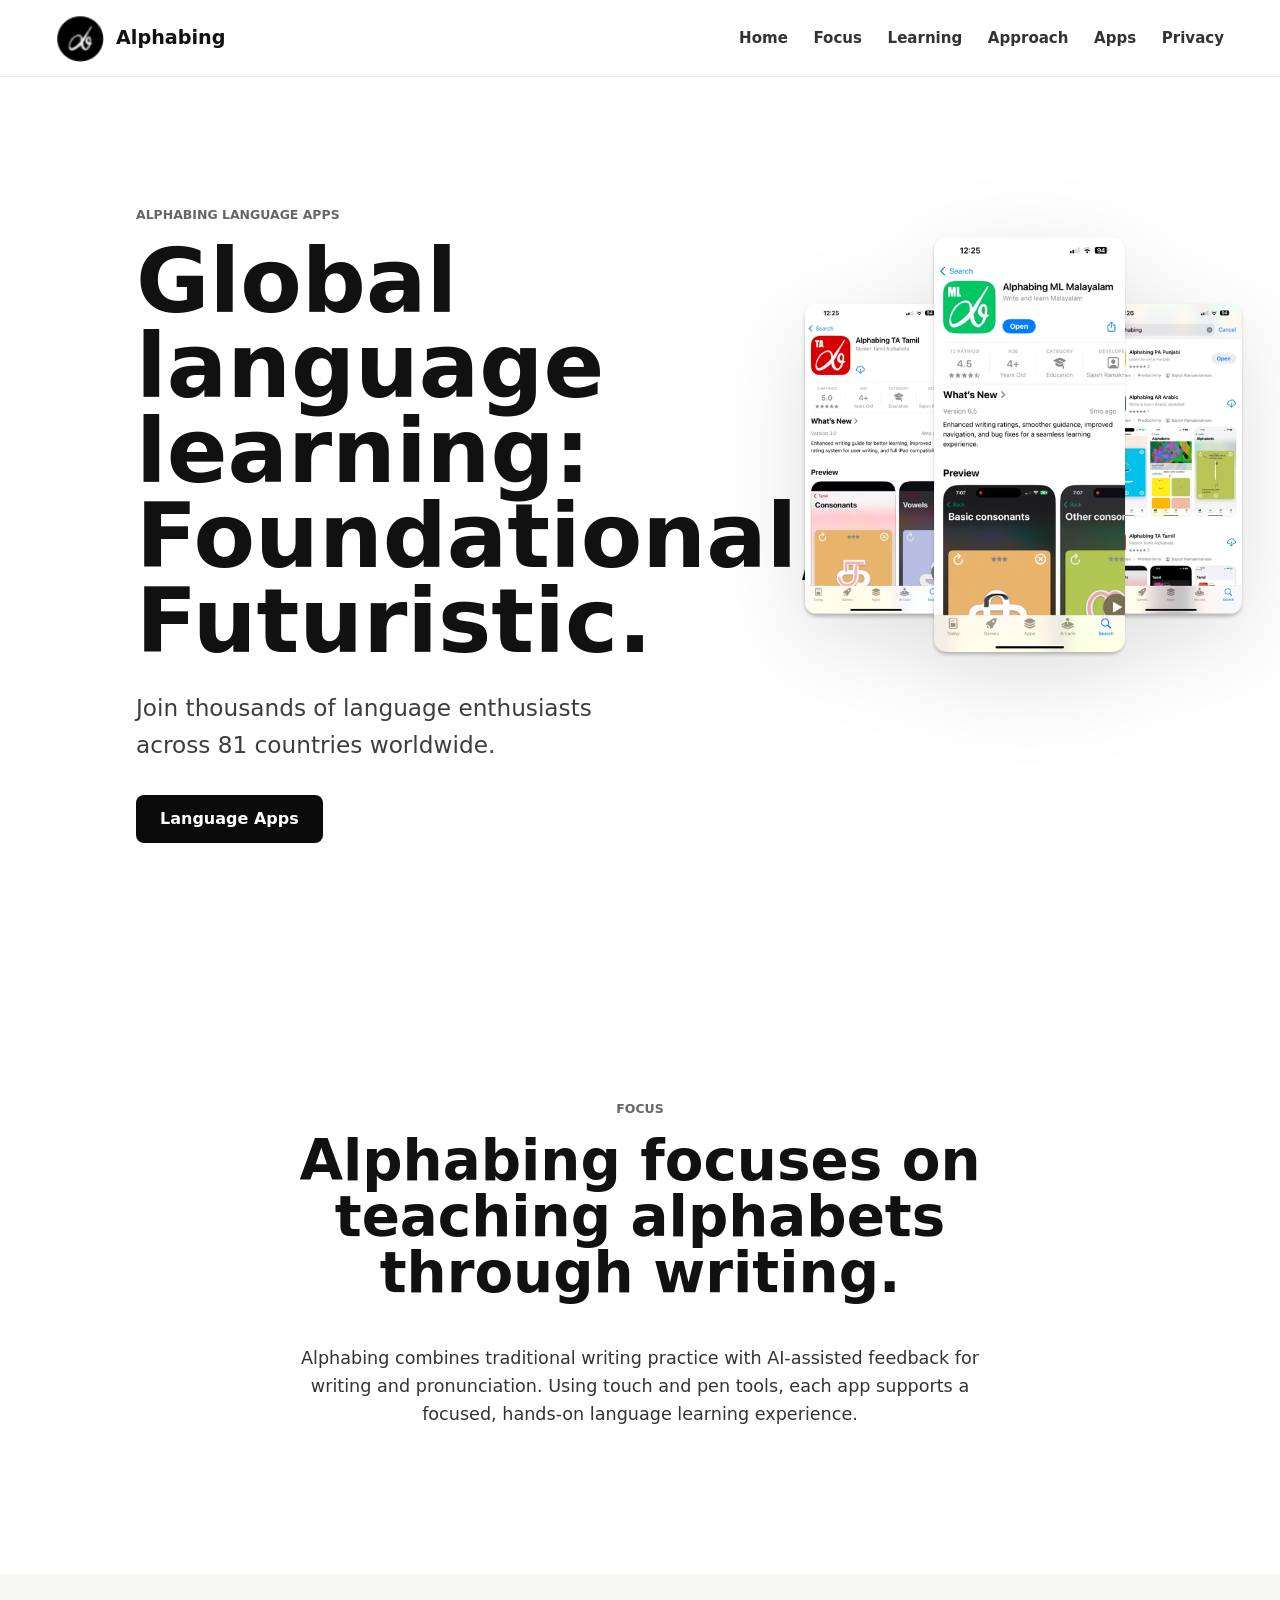
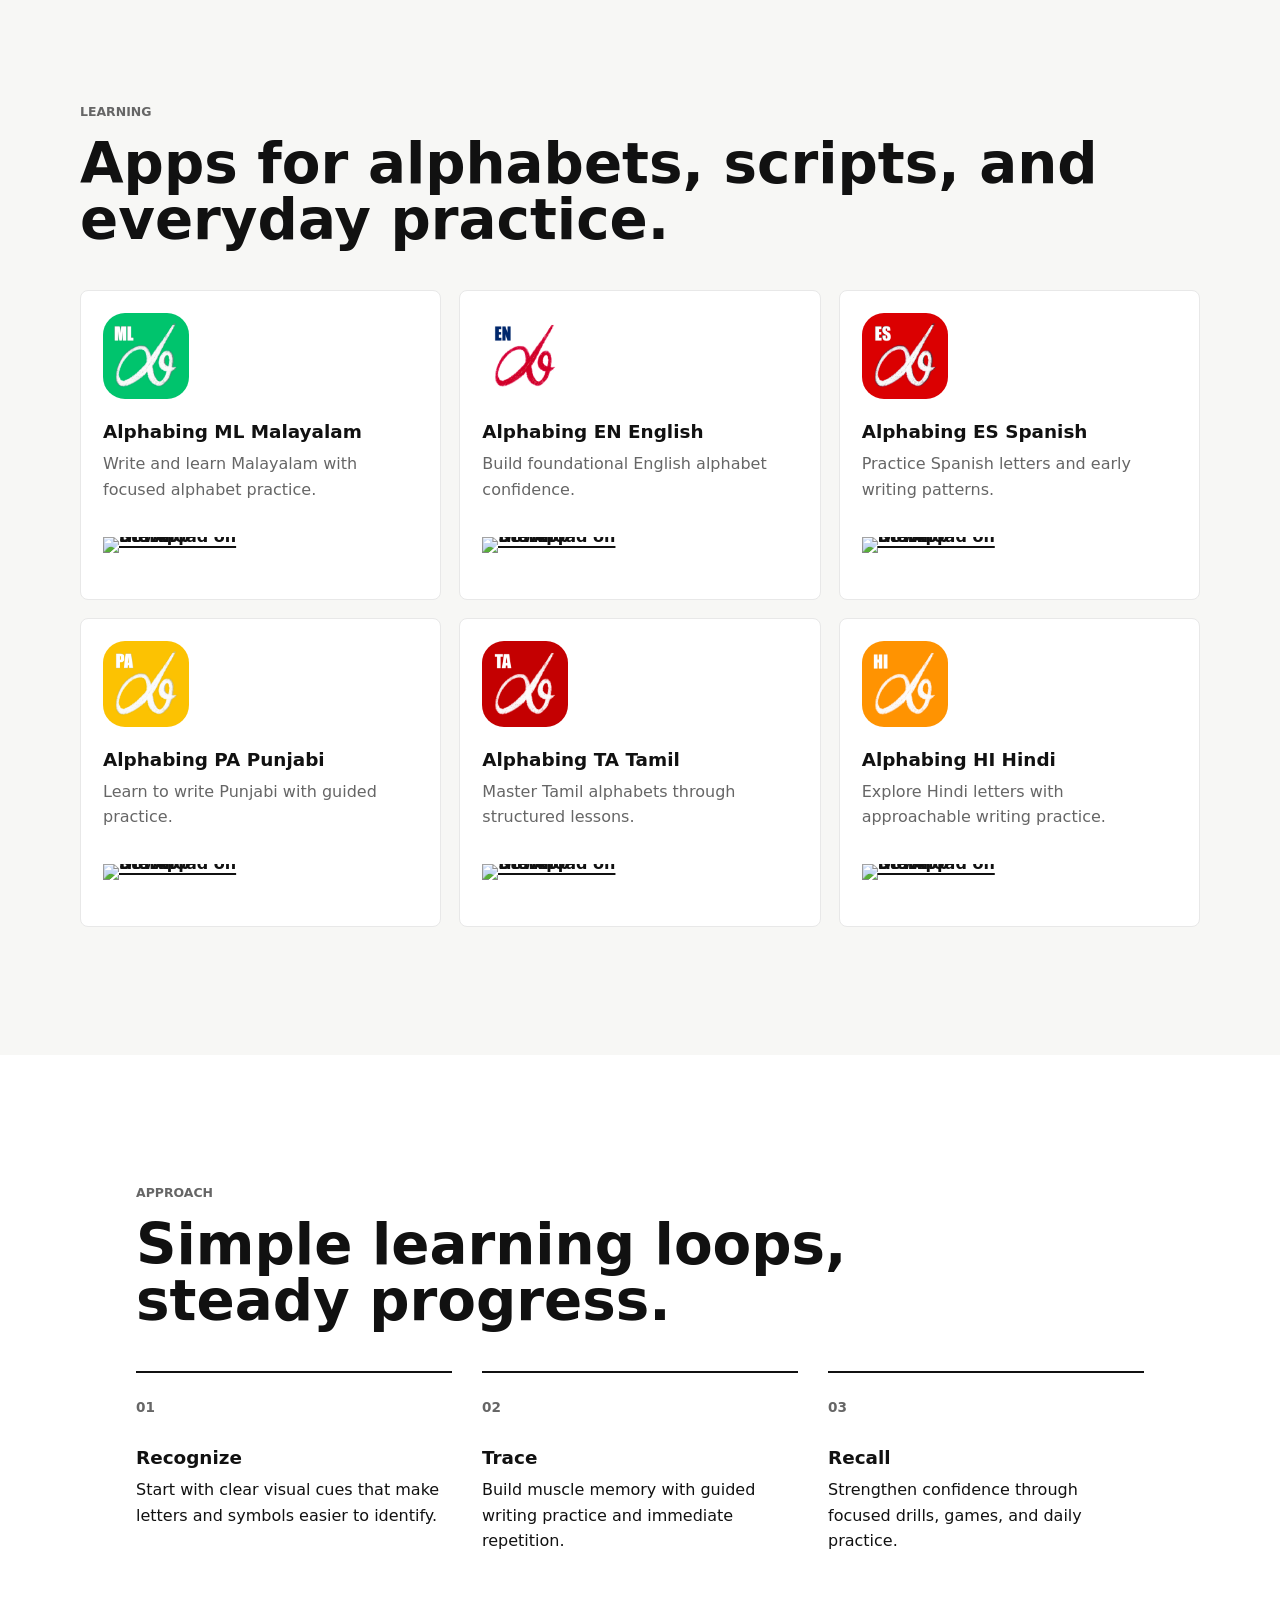
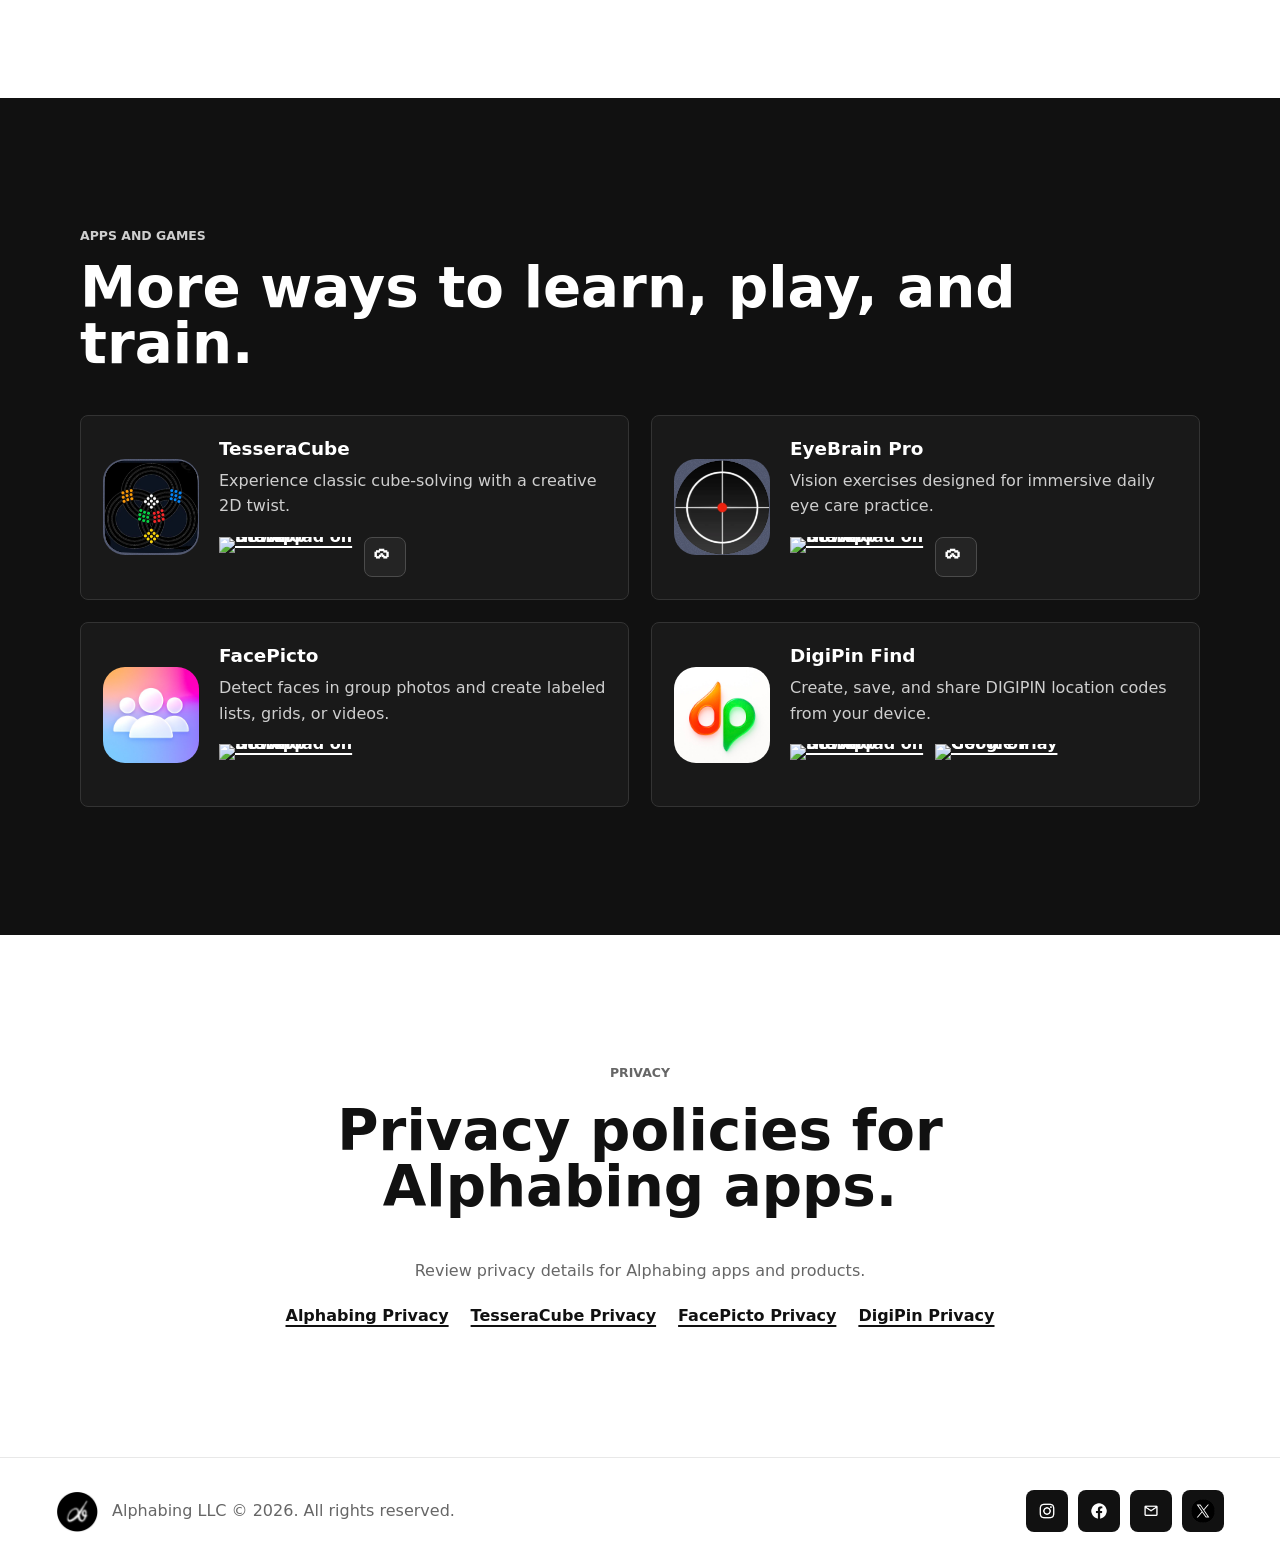
==== index.html @ 63176370 "Initial website upload" ====
<!doctype html>
<html lang="en">
  <head>
    <meta charset="utf-8">
    <meta name="viewport" content="width=device-width, initial-scale=1">
    <meta name="description" content="Alphabing builds language learning apps for learners around the world.">
    <title>Alphabing | Global Language Learning</title>
    <link rel="stylesheet" href="styles.css">
  </head>
  <body>
    <header class="site-header">
      <a class="brand" href="#home" aria-label="Alphabing home">
        <img src="assets/logo.png" alt="" class="brand-logo">
        <span>Alphabing</span>
      </a>

      <button class="nav-toggle" type="button" aria-label="Toggle navigation" aria-expanded="false">
        <span></span>
        <span></span>
        <span></span>
      </button>

      <nav class="site-nav" aria-label="Primary navigation">
        <a href="#home">Home</a>
        <a href="#focus">Focus</a>
        <a href="#learning">Learning</a>
        <a href="#approach">Approach</a>
        <a href="#apps">Apps</a>
        <a href="#privacy">Privacy</a>
      </nav>
    </header>

    <main>
      <section class="hero section" id="home">
        <div class="hero-content">
          <p class="eyebrow">Alphabing language apps</p>
          <h1>Global language learning: Foundational, Futuristic.</h1>
          <p class="hero-subtitle">Join thousands of language enthusiasts across 81 countries worldwide.</p>
          <a class="button" href="#learning">Language Apps</a>
        </div>
        <div class="hero-visual" aria-hidden="true">
          <img src="assets/learning-preview.png" alt="">
        </div>
      </section>

      <section class="section" id="focus">
        <div class="section-heading centered">
          <p class="eyebrow">Focus</p>
          <h2>Alphabing focuses on teaching alphabets through writing.</h2>
        </div>
        <p class="section-summary">Alphabing combines traditional writing practice with AI-assisted feedback for writing and pronunciation. Using touch and pen tools, each app supports a focused, hands-on language learning experience.</p>
      </section>

      <section class="section soft" id="learning">
        <div class="section-heading">
          <p class="eyebrow">Learning</p>
          <h2>Apps for alphabets, scripts, and everyday practice.</h2>
        </div>
        <div class="app-grid">
          <article class="app-card">
            <img src="assets/app-malayalam.png" alt="Alphabing Malayalam app icon">
            <h3>Alphabing ML Malayalam</h3>
            <p>Write and learn Malayalam with focused alphabet practice.</p>
            <div class="store-badges">
              <a class="store-badge app-store-badge" href="https://apps.apple.com/us/app/alphabing-ml-malayalam/id1526868911" target="_blank" rel="noopener" aria-label="Download Alphabing ML Malayalam on the App Store">
                <img src="https://tools.applemediaservices.com/api/badges/download-on-the-app-store/black/en-us?size=250x83" alt="Download on the App Store">
              </a>
            </div>
          </article>
          <article class="app-card">
            <img src="assets/app-english.png" alt="Alphabing English app icon">
            <h3>Alphabing EN English</h3>
            <p>Build foundational English alphabet confidence.</p>
            <div class="store-badges">
              <a class="store-badge app-store-badge" href="https://apps.apple.com/us/app/alphabing-en-english/id6503225355" target="_blank" rel="noopener" aria-label="Download Alphabing EN English on the App Store">
                <img src="https://tools.applemediaservices.com/api/badges/download-on-the-app-store/black/en-us?size=250x83" alt="Download on the App Store">
              </a>
            </div>
          </article>
          <article class="app-card">
            <img src="assets/app-spanish.png" alt="Alphabing Spanish app icon">
            <h3>Alphabing ES Spanish</h3>
            <p>Practice Spanish letters and early writing patterns.</p>
            <div class="store-badges">
              <a class="store-badge app-store-badge" href="https://apps.apple.com/us/app/alphabing-es-espa%C3%B1ol/id6502035393" target="_blank" rel="noopener" aria-label="Download Alphabing ES Spanish on the App Store">
                <img src="https://tools.applemediaservices.com/api/badges/download-on-the-app-store/black/en-us?size=250x83" alt="Download on the App Store">
              </a>
            </div>
          </article>
          <article class="app-card">
            <img src="assets/app-punjabi.png" alt="Alphabing Punjabi app icon">
            <h3>Alphabing PA Punjabi</h3>
            <p>Learn to write Punjabi with guided practice.</p>
            <div class="store-badges">
              <a class="store-badge app-store-badge" href="https://apps.apple.com/us/app/alphabing-pa-punjabi/id6474207463" target="_blank" rel="noopener" aria-label="Download Alphabing PA Punjabi on the App Store">
                <img src="https://tools.applemediaservices.com/api/badges/download-on-the-app-store/black/en-us?size=250x83" alt="Download on the App Store">
              </a>
            </div>
          </article>
          <article class="app-card">
            <img src="assets/app-tamil.png" alt="Alphabing Tamil app icon">
            <h3>Alphabing TA Tamil</h3>
            <p>Master Tamil alphabets through structured lessons.</p>
            <div class="store-badges">
              <a class="store-badge app-store-badge" href="https://apps.apple.com/us/app/alphabing-ta-tamil/id6474780147" target="_blank" rel="noopener" aria-label="Download Alphabing TA Tamil on the App Store">
                <img src="https://tools.applemediaservices.com/api/badges/download-on-the-app-store/black/en-us?size=250x83" alt="Download on the App Store">
              </a>
            </div>
          </article>
          <article class="app-card">
            <img src="assets/app-hindi.png" alt="Alphabing Hindi app icon">
            <h3>Alphabing HI Hindi</h3>
            <p>Explore Hindi letters with approachable writing practice.</p>
            <div class="store-badges">
              <a class="store-badge app-store-badge" href="https://apps.apple.com/us/app/alphabing-hi-hindi/id1554266652" target="_blank" rel="noopener" aria-label="Download Alphabing HI Hindi on the App Store">
                <img src="https://tools.applemediaservices.com/api/badges/download-on-the-app-store/black/en-us?size=250x83" alt="Download on the App Store">
              </a>
            </div>
          </article>
        </div>
      </section>

      <section class="section" id="approach">
        <div class="section-heading">
          <p class="eyebrow">Approach</p>
          <h2>Simple learning loops, steady progress.</h2>
        </div>
        <div class="approach-grid">
          <div>
            <span class="step">01</span>
            <h3>Recognize</h3>
            <p>Start with clear visual cues that make letters and symbols easier to identify.</p>
          </div>
          <div>
            <span class="step">02</span>
            <h3>Trace</h3>
            <p>Build muscle memory with guided writing practice and immediate repetition.</p>
          </div>
          <div>
            <span class="step">03</span>
            <h3>Recall</h3>
            <p>Strengthen confidence through focused drills, games, and daily practice.</p>
          </div>
        </div>
      </section>

      <section class="section dark" id="apps">
        <div class="section-heading">
          <p class="eyebrow">Apps and games</p>
          <h2>More ways to learn, play, and train.</h2>
        </div>
        <div class="feature-grid">
          <article class="feature-card">
            <img src="assets/tesseracube.png" alt="TesseraCube app icon">
            <div>
              <h3>TesseraCube</h3>
              <p>Experience classic cube-solving with a creative 2D twist.</p>
              <div class="store-badges">
                <a class="store-badge app-store-badge" href="https://apps.apple.com/us/app/tesseracube/id6736949291?platform=iphone" target="_blank" rel="noopener" aria-label="Download TesseraCube on the App Store">
                  <img src="https://tools.applemediaservices.com/api/badges/download-on-the-app-store/black/en-us?size=250x83" alt="Download on the App Store">
                </a>
                <a class="arvr-link" href="https://apps.apple.com/gb/app/tesseracube-pro/id6743946266" target="_blank" rel="noopener" aria-label="Open TesseraCube Pro for AR and VR">
                  <span aria-hidden="true">ᯅ</span>
                </a>
              </div>
            </div>
          </article>
          <article class="feature-card">
            <img src="assets/eyebrain-pro.png" alt="EyeBrain Pro app icon">
            <div>
              <h3>EyeBrain Pro</h3>
              <p>Vision exercises designed for immersive daily eye care practice.</p>
              <div class="store-badges">
                <a class="store-badge app-store-badge" href="https://apps.apple.com/tr/app/eyebrain/id1065932002" target="_blank" rel="noopener" aria-label="Download EyeBrain on the App Store">
                  <img src="https://tools.applemediaservices.com/api/badges/download-on-the-app-store/black/en-us?size=250x83" alt="Download on the App Store">
                </a>
                <a class="arvr-link" href="https://apps.apple.com/us/app/eyebrain-pro/id6478563906" target="_blank" rel="noopener" aria-label="Open EyeBrain Pro for AR and VR">
                  <span aria-hidden="true">ᯅ</span>
                </a>
              </div>
            </div>
          </article>
          <article class="feature-card">
            <img src="assets/app-facepicto.png" alt="FacePicto app icon">
            <div>
              <h3>FacePicto</h3>
              <p>Detect faces in group photos and create labeled lists, grids, or videos.</p>
              <div class="store-badges">
                <a class="store-badge app-store-badge" href="https://apps.apple.com/us/app/facepicto/id1494608478" target="_blank" rel="noopener" aria-label="Download FacePicto on the App Store">
                  <img src="https://tools.applemediaservices.com/api/badges/download-on-the-app-store/black/en-us?size=250x83" alt="Download on the App Store">
                </a>
              </div>
            </div>
          </article>
          <article class="feature-card">
            <img src="assets/app-digipin-find.jpg" alt="DigiPin Find app icon">
            <div>
              <h3>DigiPin Find</h3>
              <p>Create, save, and share DIGIPIN location codes from your device.</p>
              <div class="store-badges">
                <a class="store-badge app-store-badge" href="https://apps.apple.com/us/app/digipin-find/id6747150148" target="_blank" rel="noopener" aria-label="Download DigiPin Find on the App Store">
                  <img src="https://tools.applemediaservices.com/api/badges/download-on-the-app-store/black/en-us?size=250x83" alt="Download on the App Store">
                </a>
                <a class="store-badge google-play-badge" href="https://play.google.com/store/apps/details?id=com.alphabing.digipinfind" target="_blank" rel="noopener" aria-label="Get DigiPin Find on Google Play">
                  <img src="https://play.google.com/intl/en_us/badges/static/images/badges/en_badge_web_generic.png" alt="Get it on Google Play">
                </a>
              </div>
            </div>
          </article>
        </div>
      </section>

      <section class="section privacy" id="privacy">
        <div class="section-heading">
          <p class="eyebrow">Privacy</p>
          <h2>Privacy policies for Alphabing apps.</h2>
        </div>
        <p>Review privacy details for Alphabing apps and products.</p>
        <div class="privacy-link-grid">
          <a class="text-link" href="/privacy/">Alphabing Privacy</a>
          <a class="text-link" href="/TesseraCubePrivacy/">TesseraCube Privacy</a>
          <a class="text-link" href="/facepicto-privacy/">FacePicto Privacy</a>
          <a class="text-link" href="/digipinfind-privacy/">DigiPin Privacy</a>
        </div>
      </section>
    </main>

    <footer class="site-footer">
      <div>
        <img src="assets/logo.png" alt="" class="footer-logo">
        <p>Alphabing LLC &copy; <span id="year">2026</span>. All rights reserved.</p>
      </div>
      <div class="social-links" aria-label="Social links">
        <a href="https://www.instagram.com/alphabing_com" target="_blank" rel="noopener" aria-label="Instagram">
          <img src="assets/icon-instagram.png" alt="">
        </a>
        <a href="https://www.facebook.com/alphabingcom" target="_blank" rel="noopener" aria-label="Facebook">
          <img src="assets/icon-facebook.png" alt="">
        </a>
        <a href="mailto:contact@alphabing.com" aria-label="Email">
          <img src="assets/icon-email.png" alt="">
        </a>
        <a href="https://x.com/alphabing_com" target="_blank" rel="noopener" aria-label="X">
          <img src="assets/icon-x.png" alt="">
        </a>
      </div>
    </footer>

    <script src="script.js"></script>
  </body>
</html>
---- styles.css ----
:root {
  --bg: #ffffff;
  --text: #111111;
  --muted: #666666;
  --line: #e8e8e8;
  --soft: #f7f7f5;
  --accent: #0b0b0b;
  --max-width: 1120px;
}

* {
  box-sizing: border-box;
}

html {
  scroll-behavior: smooth;
}

body {
  margin: 0;
  background: var(--bg);
  color: var(--text);
  font-family: Inter, ui-sans-serif, system-ui, -apple-system, BlinkMacSystemFont, "Segoe UI", sans-serif;
  line-height: 1.6;
}

img {
  display: block;
  max-width: 100%;
}

a {
  color: inherit;
}

.site-header {
  position: sticky;
  top: 0;
  z-index: 20;
  display: flex;
  align-items: center;
  justify-content: space-between;
  min-height: 72px;
  padding: 14px clamp(20px, 5vw, 56px);
  background: rgba(255, 255, 255, 0.94);
  border-bottom: 1px solid var(--line);
  backdrop-filter: blur(14px);
}

.brand {
  display: inline-flex;
  align-items: center;
  gap: 12px;
  font-size: 1.2rem;
  font-weight: 800;
  text-decoration: none;
}

.brand-logo {
  width: 48px;
  height: 48px;
}

.footer-logo {
  width: 42px;
  height: 42px;
}

.site-nav {
  display: flex;
  align-items: center;
  gap: clamp(14px, 2vw, 28px);
  color: #333333;
  font-size: 0.94rem;
  font-weight: 650;
}

.site-nav a {
  text-decoration: none;
}

.site-nav a:hover {
  color: #000000;
}

.nav-toggle {
  display: none;
  width: 44px;
  height: 44px;
  padding: 0;
  border: 1px solid var(--line);
  border-radius: 8px;
  background: #ffffff;
}

.nav-toggle span {
  display: block;
  width: 20px;
  height: 2px;
  margin: 5px auto;
  background: #111111;
}

.section {
  max-width: var(--max-width);
  margin: 0 auto;
  padding: clamp(72px, 10vw, 128px) clamp(20px, 5vw, 56px);
  scroll-margin-top: 88px;
}

.hero {
  display: grid;
  grid-template-columns: minmax(0, 1.03fr) minmax(280px, 0.97fr);
  align-items: center;
  gap: clamp(40px, 7vw, 88px);
  min-height: calc(100vh - 72px);
}

.hero-content {
  max-width: 690px;
}

.eyebrow {
  margin: 0 0 14px;
  color: var(--muted);
  font-size: 0.78rem;
  font-weight: 800;
  letter-spacing: 0;
  text-transform: uppercase;
}

h1,
h2,
h3,
p {
  margin-top: 0;
}

h1 {
  margin-bottom: 24px;
  font-size: clamp(3rem, 7vw, 6.7rem);
  line-height: 0.95;
  letter-spacing: 0;
  overflow-wrap: normal;
  word-break: normal;
}

h2 {
  margin-bottom: 18px;
  font-size: clamp(2rem, 4.4vw, 4.2rem);
  line-height: 1;
  letter-spacing: 0;
}

h3 {
  margin-bottom: 8px;
  font-size: 1.15rem;
  line-height: 1.2;
}

.hero-subtitle {
  max-width: 560px;
  margin-bottom: 32px;
  color: #3d3d3d;
  font-size: clamp(1.1rem, 2vw, 1.45rem);
}

.button {
  display: inline-flex;
  align-items: center;
  justify-content: center;
  min-height: 48px;
  padding: 0 24px;
  border-radius: 8px;
  background: var(--accent);
  color: #ffffff;
  font-weight: 750;
  text-decoration: none;
}

.button:hover,
.button:focus-visible {
  background: #333333;
}

.hero-visual {
  display: grid;
  place-items: center;
  transform: translate(clamp(0px, 8vw, 200px), clamp(-120px, -6vw, -48px));
}

.hero-visual img {
  width: min(100%, 520px);
  filter: drop-shadow(0 26px 44px rgba(0, 0, 0, 0.12));
}

.section-heading {
  max-width: 790px;
  margin-bottom: 42px;
}

.section-heading.centered,
.section-summary {
  margin-left: auto;
  margin-right: auto;
  text-align: center;
}

.section-summary {
  max-width: 680px;
  color: #333333;
  font-size: 1.1rem;
}

.split {
  display: grid;
  grid-template-columns: repeat(2, minmax(0, 1fr));
  gap: 28px;
  color: #333333;
  font-size: 1.08rem;
}

.soft {
  max-width: none;
  background: var(--soft);
}

.soft > * {
  max-width: var(--max-width);
  margin-left: auto;
  margin-right: auto;
}

.app-grid {
  display: grid;
  grid-template-columns: repeat(3, minmax(0, 1fr));
  gap: 18px;
}

.app-card {
  display: flex;
  flex-direction: column;
  padding: 22px;
  background: #ffffff;
  border: 1px solid var(--line);
  border-radius: 8px;
}

.app-card img {
  width: 86px;
  height: 86px;
  margin-bottom: 22px;
  border-radius: 22px;
  object-fit: cover;
}

.app-card p {
  flex: 1;
  color: var(--muted);
}

.app-card a,
.feature-card a,
.text-link {
  color: #111111;
  font-weight: 800;
  text-decoration-thickness: 2px;
  text-underline-offset: 4px;
}

.card-links {
  display: flex;
  align-items: center;
  flex-wrap: wrap;
  gap: 14px;
}

.card-links .secondary-link,
.secondary-link {
  color: var(--muted);
  font-size: 0.85rem;
  font-weight: 700;
  text-decoration-thickness: 1px;
}

.feature-card .secondary-link {
  color: #b8b8b8;
}

.approach-grid {
  display: grid;
  grid-template-columns: repeat(3, minmax(0, 1fr));
  gap: 30px;
}

.approach-grid > div {
  padding-top: 24px;
  border-top: 2px solid #111111;
}

.step {
  display: block;
  margin-bottom: 28px;
  color: var(--muted);
  font-size: 0.85rem;
  font-weight: 800;
}

.dark {
  max-width: none;
  background: #111111;
  color: #ffffff;
}

.dark > * {
  max-width: var(--max-width);
  margin-left: auto;
  margin-right: auto;
}

.dark .eyebrow,
.dark p {
  color: #cfcfcf;
}

.feature-grid {
  display: grid;
  grid-template-columns: repeat(2, minmax(0, 1fr));
  gap: 22px;
}

.feature-card {
  display: grid;
  grid-template-columns: 96px 1fr;
  gap: 20px;
  align-items: center;
  padding: 22px;
  border: 1px solid #333333;
  border-radius: 8px;
  background: #191919;
}

.feature-card img {
  width: 96px;
  height: 96px;
  border-radius: 22px;
  object-fit: cover;
}

.feature-card a {
  color: #ffffff;
}

.store-badges {
  display: flex;
  align-items: center;
  flex-wrap: wrap;
  gap: 10px;
  margin-top: 18px;
}

.store-badge {
  display: inline-flex;
  width: 135px;
  height: 40px;
  line-height: 0;
}

.store-badge img {
  width: 100%;
  height: 100%;
  border-radius: 0;
  object-fit: contain;
}

.google-play-badge {
  width: 135px;
}

.arvr-link {
  display: inline-flex;
  align-items: center;
  justify-content: center;
  width: 42px;
  height: 40px;
  border: 1px solid #4b4b4b;
  border-radius: 8px;
  color: #ffffff;
  background: #242424;
  font-family: ui-sans-serif, system-ui, -apple-system, BlinkMacSystemFont, "Segoe UI", sans-serif;
  font-size: 1.48rem;
  font-weight: 400;
  line-height: 1;
  text-decoration: none;
}

.arvr-link span {
  transform: translateY(-1px);
}

.privacy {
  text-align: center;
}

.privacy .section-heading {
  margin-left: auto;
  margin-right: auto;
}

.privacy p {
  max-width: 640px;
  margin: 0 auto 20px;
  color: var(--muted);
}

.privacy-link-grid {
  display: flex;
  justify-content: center;
  flex-wrap: wrap;
  gap: 12px 22px;
  max-width: 720px;
  margin: 0 auto;
}

.site-footer {
  display: flex;
  align-items: center;
  justify-content: space-between;
  gap: 24px;
  padding: 32px clamp(20px, 5vw, 56px);
  border-top: 1px solid var(--line);
  color: var(--muted);
}

.site-footer > div:first-child {
  display: flex;
  align-items: center;
  gap: 14px;
}

.site-footer p {
  margin: 0;
}

.social-links {
  display: flex;
  gap: 10px;
}

.social-links a {
  display: grid;
  place-items: center;
  width: 42px;
  height: 42px;
  border-radius: 8px;
  background: #111111;
}

.social-links img {
  width: 24px;
  height: 24px;
  object-fit: contain;
}

@media (max-width: 860px) {
  .nav-toggle {
    display: block;
  }

  .site-nav {
    position: absolute;
    top: 72px;
    left: 0;
    right: 0;
    display: none;
    flex-direction: column;
    align-items: stretch;
    gap: 0;
    padding: 10px 20px 18px;
    background: #ffffff;
    border-bottom: 1px solid var(--line);
  }

  .site-nav.is-open {
    display: flex;
  }

  .site-nav a {
    padding: 12px 0;
  }

  .hero,
  .split,
  .app-grid,
  .approach-grid,
  .feature-grid {
    grid-template-columns: 1fr;
  }

  .hero {
    min-height: auto;
    padding-top: 72px;
  }

  .hero-visual {
    transform: none;
  }
}

@media (max-width: 560px) {
  .site-header {
    min-height: 64px;
  }

  .site-nav {
    top: 64px;
  }

  .brand span {
    font-size: 1rem;
  }

  .brand-logo {
    width: 36px;
    height: 36px;
  }

  h1 {
    font-size: 3rem;
  }

  .section {
    padding-top: 64px;
    padding-bottom: 64px;
  }

  .feature-card {
    grid-template-columns: 72px 1fr;
  }

  .feature-card img {
    width: 72px;
    height: 72px;
    border-radius: 18px;
  }

  .site-footer {
    align-items: flex-start;
    flex-direction: column;
  }

}

.policy-page {
  min-height: 100vh;
  background: #ffffff;
}

.policy-header {
  max-width: 860px;
  margin: 0 auto;
  padding: 28px clamp(20px, 5vw, 56px);
}

.policy-header .brand {
  width: fit-content;
}

.policy-main {
  max-width: 860px;
  margin: 0 auto;
  padding: clamp(48px, 8vw, 96px) clamp(20px, 5vw, 56px);
}

.policy-main h1 {
  margin-bottom: 10px;
  font-size: clamp(2.6rem, 6vw, 5.2rem);
}

.policy-main h2 {
  margin-top: 42px;
  margin-bottom: 10px;
  font-size: clamp(1.35rem, 3vw, 2rem);
  line-height: 1.15;
}

.policy-updated {
  color: var(--muted);
  font-weight: 700;
}

.policy-summary {
  margin: 34px 0 8px;
  padding: 22px;
  border: 1px solid var(--line);
  border-radius: 8px;
  background: var(--soft);
  color: #222222;
  font-size: 1.08rem;
}

.policy-main p {
  color: #444444;
}

.policy-list {
  margin: 0;
  padding-left: 22px;
  color: #444444;
}

.policy-list li + li {
  margin-top: 8px;
}

.policy-home {
  display: inline-flex;
  margin-top: 36px;
  font-weight: 800;
  text-decoration-thickness: 2px;
  text-underline-offset: 4px;
}
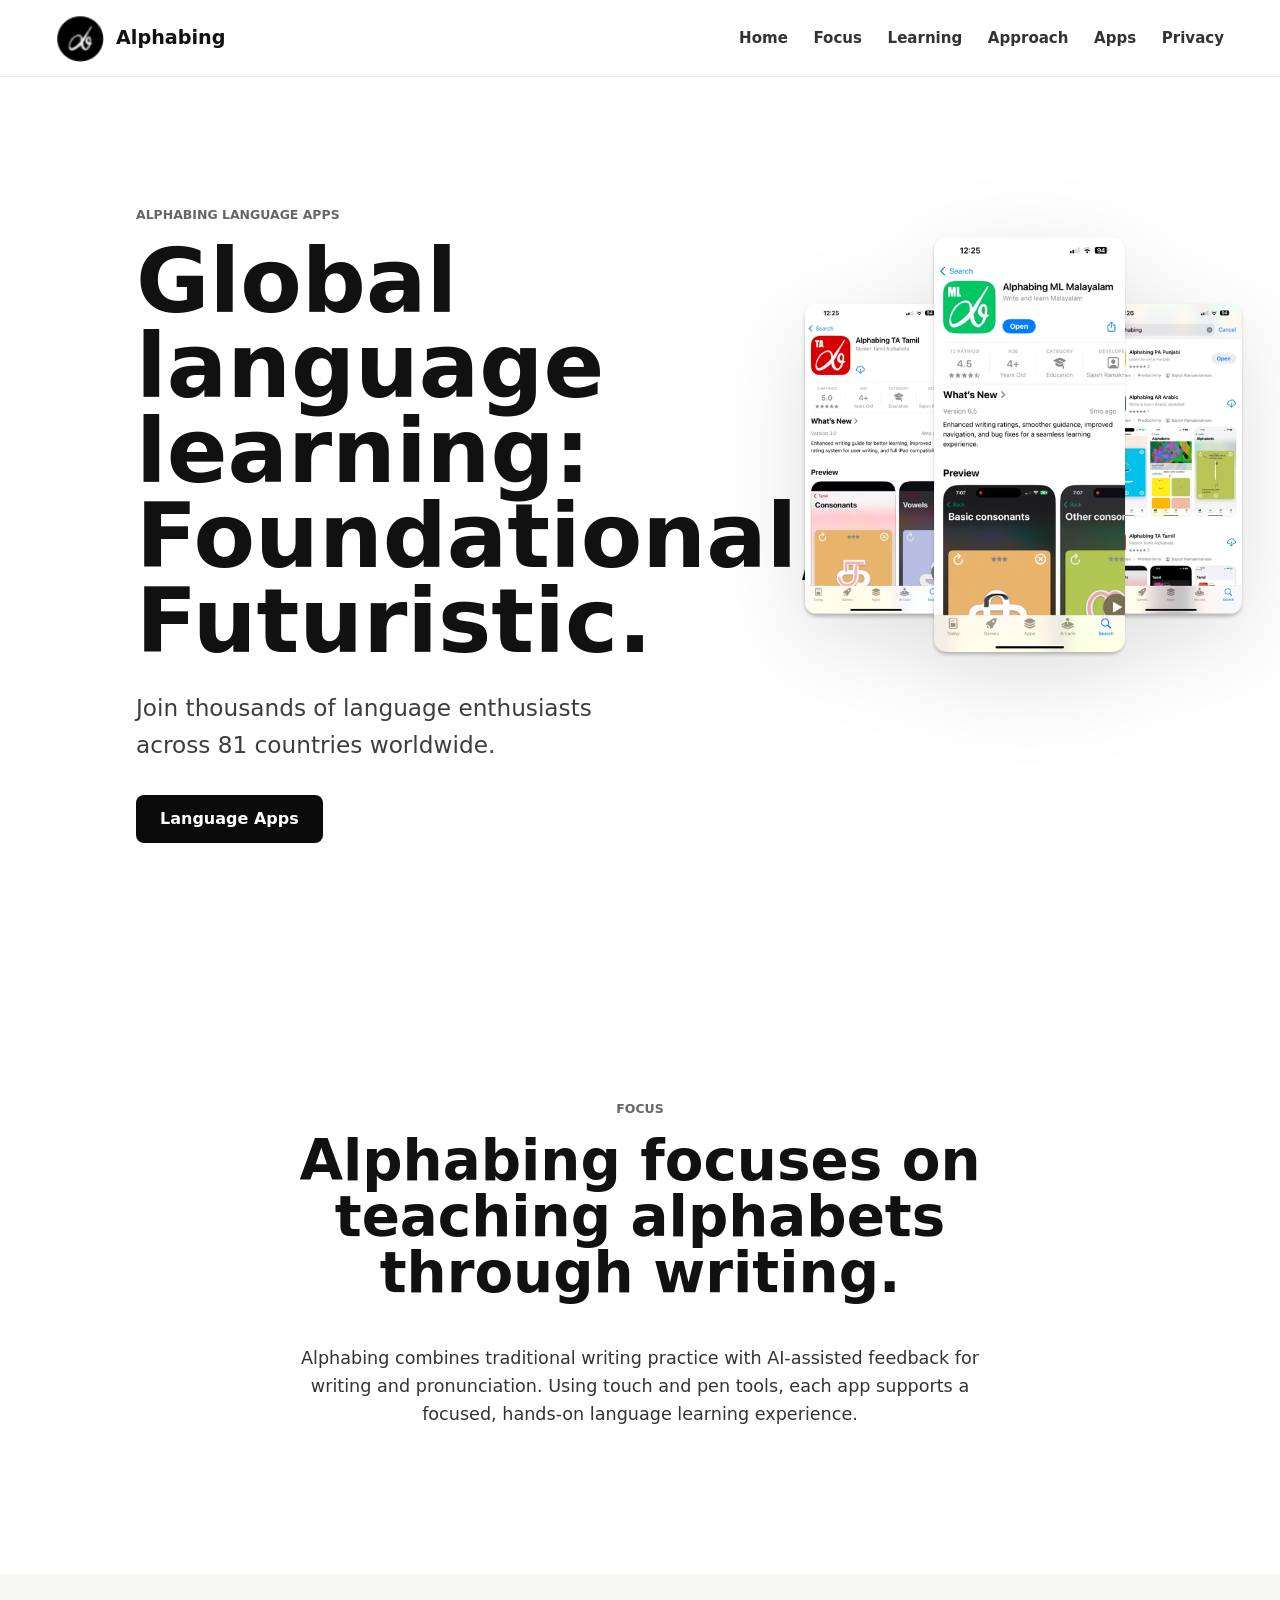
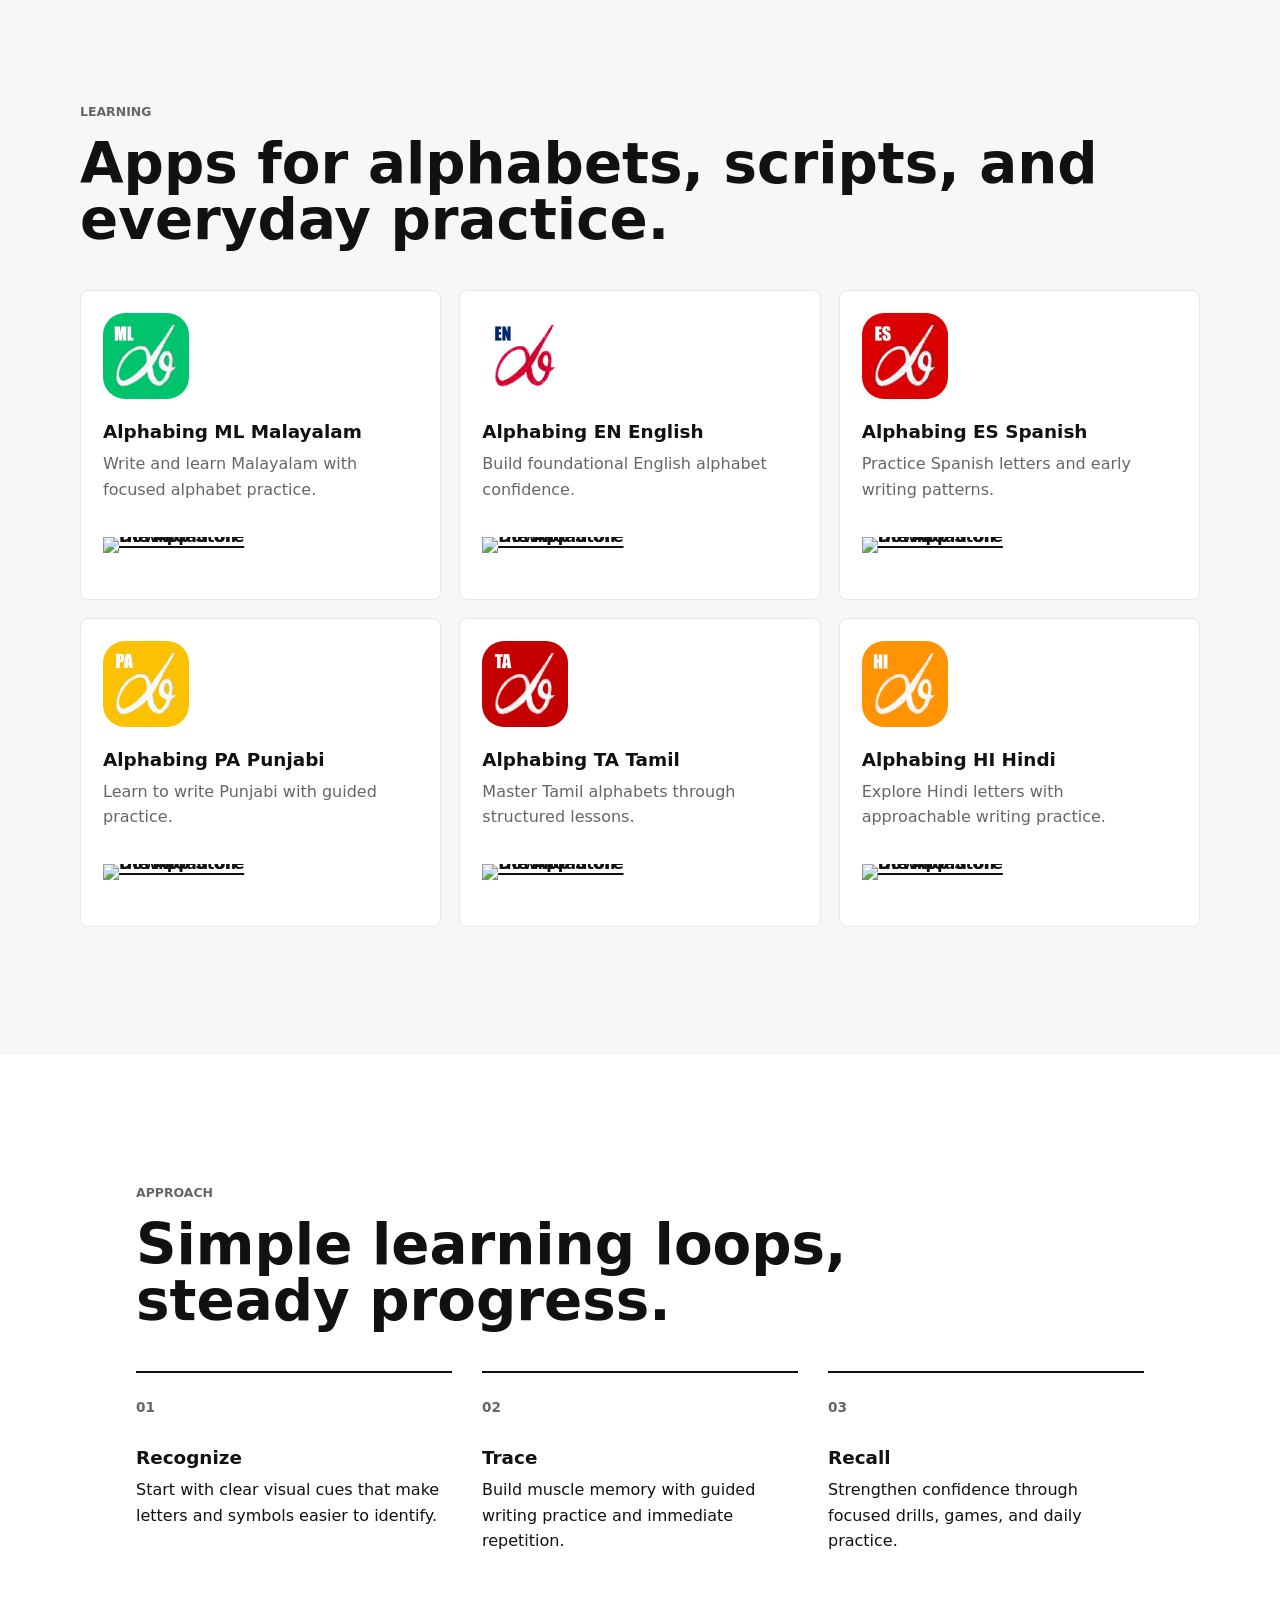
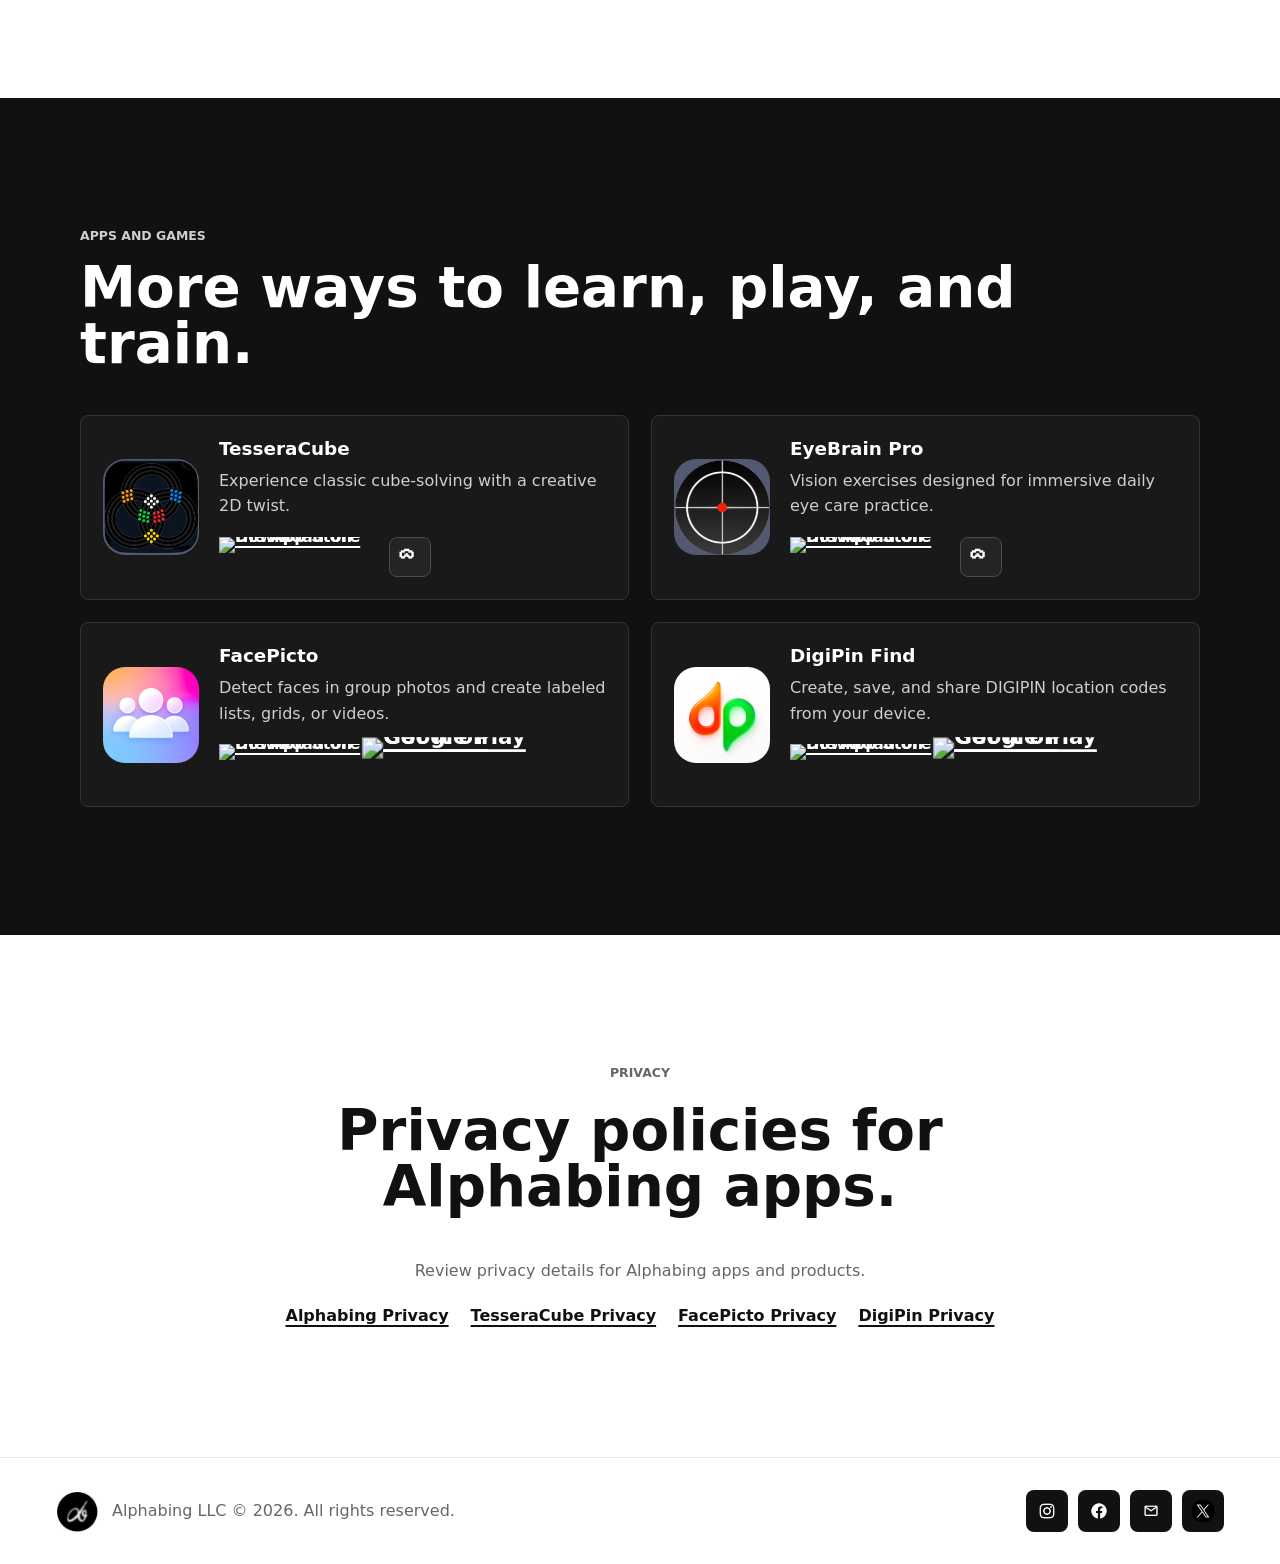
==== commit ff4f6236: "Create Alphabing GitHub Pages website" ====
--- a/index.html
+++ b/index.html
@@ -189,6 +189,9 @@
                 <a class="store-badge app-store-badge" href="https://apps.apple.com/us/app/facepicto/id1494608478" target="_blank" rel="noopener" aria-label="Download FacePicto on the App Store">
                   <img src="https://tools.applemediaservices.com/api/badges/download-on-the-app-store/black/en-us?size=250x83" alt="Download on the App Store">
                 </a>
+                <a class="store-badge google-play-badge" href="https://play.google.com/store/apps/details?id=com.alphabing.facepicto" target="_blank" rel="noopener" aria-label="Get FacePicto on Google Play">
+                  <img src="https://play.google.com/intl/en_us/badges/static/images/badges/en_badge_web_generic.png" alt="Get it on Google Play">
+                </a>
               </div>
             </div>
           </article>
--- a/styles.css
+++ b/styles.css
@@ -361,7 +361,7 @@
 
 .store-badge {
   display: inline-flex;
-  width: 135px;
+  width: 160px;
   height: 40px;
   line-height: 0;
 }
@@ -374,7 +374,11 @@
 }
 
 .google-play-badge {
-  width: 135px;
+  width: 160px;
+}
+
+.google-play-badge img {
+  transform: scale(1.34);
 }
 
 .arvr-link {
@@ -544,6 +548,19 @@
     border-radius: 18px;
   }
 
+  .feature-card .store-badge {
+    width: 150px;
+    height: 45px;
+  }
+
+  .feature-card .app-store-badge img {
+    transform: scale(1.18);
+  }
+
+  .feature-card .google-play-badge img {
+    transform: scale(1.42);
+  }
+
   .site-footer {
     align-items: flex-start;
     flex-direction: column;
